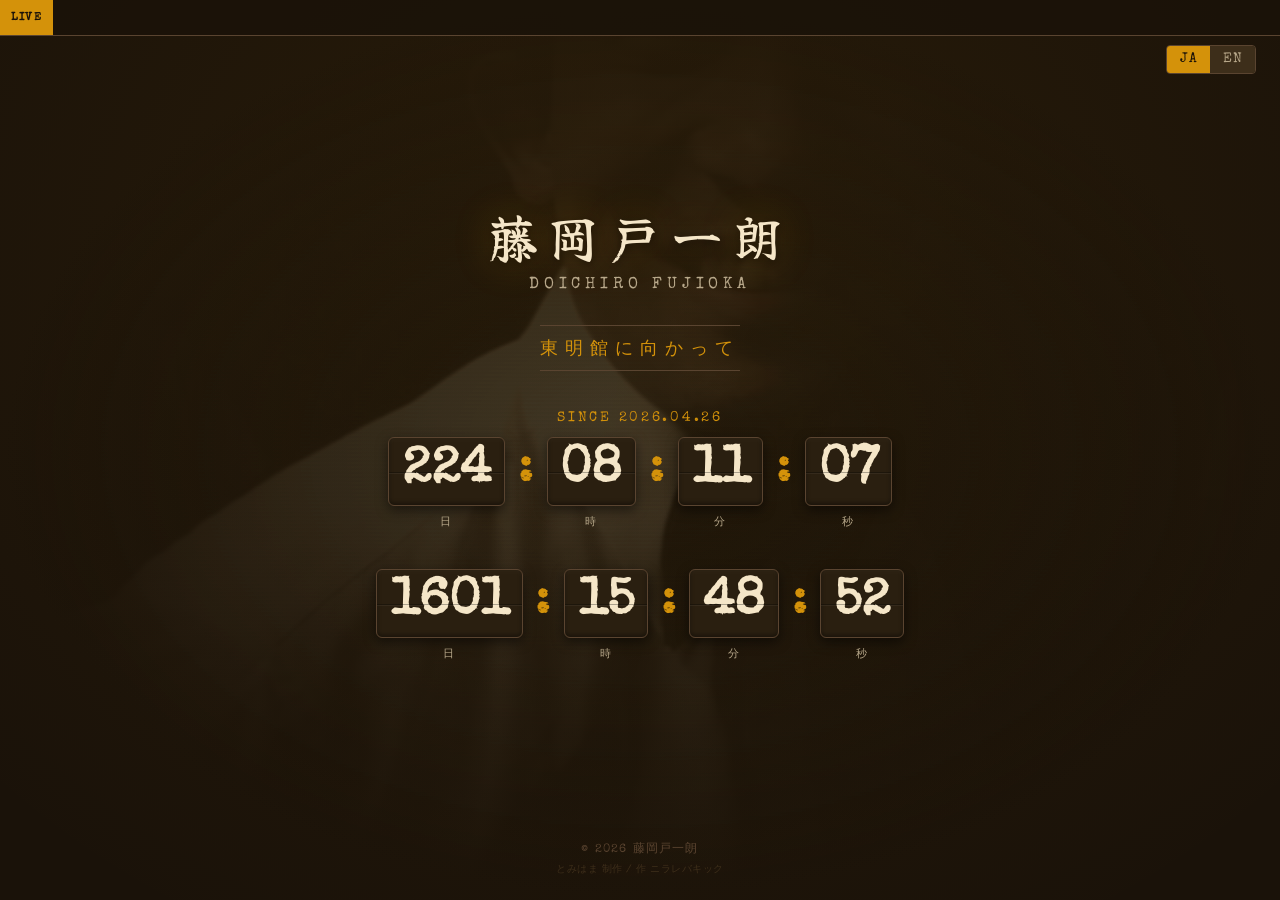
==== fiveyears/index.html @ 9df918c6 "feat: 2026/04/26 サイト切替 — /fiveyears/ 移設 & p-fd26 昇格 - /index.html (旧カウントダウンページ) を /fiveyears/ に移設 - " ====
<!DOCTYPE html>
<html lang="ja">

<head>
    <!-- Google Tag Manager -->
    <script>(function(w,d,s,l,i){w[l]=w[l]||[];w[l].push({'gtm.start':
    new Date().getTime(),event:'gtm.js'});var f=d.getElementsByTagName(s)[0],
    j=d.createElement(s),dl=l!='dataLayer'?'&l='+l:'';j.async=true;j.src=
    'https://www.googletagmanager.com/gtm.js?id='+i+dl;f.parentNode.insertBefore(j,f);
    })(window,document,'script','dataLayer','GTM-W6623DS9');</script>
    <!-- End Google Tag Manager -->
    <meta charset="UTF-8">
    <meta name="viewport" content="width=device-width, initial-scale=1.0">
    <title>藤岡戸一朗 Official Site - Coming Soon</title>
    <meta name="description" content="藤岡戸一朗 オフィシャルサイト。2026年4月26日 正式オープン。">
    <link rel="preconnect" href="https://fonts.googleapis.com">
    <link rel="preconnect" href="https://fonts.gstatic.com" crossorigin>
    <link href="https://fonts.googleapis.com/css2?family=Yuji+Syuku&family=Special+Elite&display=swap" rel="stylesheet">
    <style>
        *,
        *::before,
        *::after {
            margin: 0;
            padding: 0;
            box-sizing: border-box;
        }

        :root {
            --bg-dark: #1a1209;
            --bg-card: #2a1f10;
            --amber: #d4920a;
            --amber-light: #f0b429;
            --amber-glow: rgba(212, 146, 10, 0.3);
            --cream: #f5e6c8;
            --cream-dim: #b8a88a;
            --brown: #3d2e1a;
            --brown-light: #5a4430;
        }

        body {
            font-family: 'Yuji Syuku', serif;
            background-color: var(--bg-dark);
            color: var(--cream);
            min-height: 100vh;
            display: flex;
            flex-direction: column;
            align-items: center;
            justify-content: center;
            overflow: hidden;
            position: relative;
        }

        /* Background slideshow */
        .bg-slideshow {
            position: fixed;
            top: 0;
            left: 0;
            width: 100%;
            height: 100%;
            z-index: 0;
        }

        .bg-slide {
            position: absolute;
            top: 0;
            left: 0;
            width: 100%;
            height: 100%;
            background-size: cover;
            background-position: center;
            opacity: 0;
            transition: opacity 3s ease-in-out;
            filter: sepia(0.5) brightness(0.6) contrast(0.9);
        }

        .bg-slide.active {
            opacity: 0.25;
        }

        /* Retro texture overlay */
        body::before {
            content: '';
            position: fixed;
            top: 0;
            left: 0;
            width: 100%;
            height: 100%;
            background:
                radial-gradient(ellipse at center, transparent 0%, var(--bg-dark) 70%),
                repeating-linear-gradient(0deg,
                    transparent,
                    transparent 2px,
                    rgba(0, 0, 0, 0.03) 2px,
                    rgba(0, 0, 0, 0.03) 4px);
            pointer-events: none;
            z-index: 1;
        }

        /* Warm vignette glow */
        body::after {
            content: '';
            position: fixed;
            top: -50%;
            left: -50%;
            width: 200%;
            height: 200%;
            background: radial-gradient(ellipse at 50% 40%,
                    rgba(212, 146, 10, 0.08) 0%,
                    transparent 50%);
            pointer-events: none;
            z-index: 1;
        }

        .container {
            position: relative;
            z-index: 2;
            text-align: center;
            padding: 2rem;
            width: 100%;
            max-width: 700px;
        }

        /* Live schedule ticker */
        .ticker-bar {
            position: fixed;
            top: 0;
            left: 0;
            right: 0;
            height: 36px;
            background: rgba(26, 18, 9, 0.85);
            border-bottom: 1px solid var(--brown-light);
            z-index: 10;
            overflow: hidden;
            display: flex;
            align-items: center;
        }

        .ticker-label {
            flex-shrink: 0;
            background: var(--amber);
            color: var(--bg-dark);
            font-family: 'Special Elite', cursive;
            font-size: 0.7rem;
            font-weight: 700;
            padding: 0 0.7rem;
            height: 100%;
            display: flex;
            align-items: center;
            letter-spacing: 0.1em;
            white-space: nowrap;
            z-index: 11;
            cursor: pointer;
            position: relative;
            user-select: none;
        }

        /* Schedule popup */
        .schedule-popup {
            display: none;
            position: fixed;
            top: 36px;
            left: 0;
            width: 340px;
            max-width: 90vw;
            max-height: calc(100vh - 50px);
            overflow-y: auto;
            background: rgba(26, 18, 9, 0.97);
            border: 1px solid var(--brown-light);
            border-top: none;
            z-index: 10;
            padding: 0.5rem 0;
            box-shadow: 4px 4px 20px rgba(0, 0, 0, 0.6);
        }

        .schedule-popup.show {
            display: block;
            animation: fadeIn 0.25s ease-out;
        }

        .schedule-popup-item {
            padding: 0.6rem 1rem;
            border-bottom: 1px solid rgba(90, 68, 48, 0.3);
        }

        .schedule-popup-item:last-child {
            border-bottom: none;
        }

        .schedule-popup-item .popup-band {
            font-family: 'Yuji Syuku', serif;
            color: var(--amber);
            font-weight: 700;
            font-size: 0.85rem;
            margin-bottom: 0.2rem;
        }

        .schedule-popup-item .popup-venue {
            font-family: 'Yuji Syuku', serif;
            color: var(--cream);
            font-size: 0.8rem;
        }

        .schedule-popup-item .popup-with {
            font-family: 'Yuji Syuku', serif;
            color: var(--cream-dim);
            font-size: 0.72rem;
            margin-top: 0.1rem;
        }

        .schedule-popup-item .popup-past {
            opacity: 0.4;
        }

        .ticker-track {
            flex: 1;
            overflow: hidden;
            position: relative;
            height: 100%;
        }

        .ticker-content {
            display: flex;
            align-items: center;
            height: 100%;
            position: absolute;
            white-space: nowrap;
            will-change: transform;
            animation: tickerScroll var(--ticker-duration, 60s) linear infinite;
        }

        .ticker-item {
            font-family: 'Yuji Syuku', serif;
            font-size: 0.85rem;
            color: var(--cream);
            padding: 0 2rem;
            white-space: nowrap;
        }

        .ticker-item .venue {
            color: var(--amber-light);
        }

        .ticker-item .band {
            color: var(--amber);
            font-weight: 700;
        }

        .ticker-item .with {
            color: var(--cream-dim);
            font-size: 0.75rem;
        }

        .ticker-sep {
            color: var(--brown-light);
            padding: 0 0.5rem;
            font-size: 0.7rem;
        }

        @keyframes tickerScroll {
            0% {
                transform: translateX(0);
            }

            100% {
                transform: translateX(-50%);
            }
        }

        /* Language toggle */
        .lang-toggle {
            position: fixed;
            top: 2.8rem;
            right: 1.5rem;
            z-index: 10;
            display: flex;
            gap: 0;
            border: 1px solid var(--brown-light);
            border-radius: 4px;
            overflow: hidden;
        }

        .lang-btn {
            background: var(--brown);
            color: var(--cream-dim);
            border: none;
            padding: 0.4rem 0.8rem;
            font-family: 'Special Elite', cursive;
            font-size: 0.85rem;
            cursor: pointer;
            transition: all 0.3s ease;
            letter-spacing: 0.05em;
        }

        .lang-btn:hover {
            background: var(--brown-light);
        }

        .lang-btn.active {
            background: var(--amber);
            color: var(--bg-dark);
        }

        /* Artist name */
        .artist-name {
            font-family: 'Yuji Syuku', serif;
            font-size: 3.2rem;
            font-weight: 400;
            color: var(--cream);
            letter-spacing: 0.2em;
            margin-bottom: 0.3rem;
            text-shadow: 0 0 40px var(--amber-glow), 0 2px 8px rgba(0, 0, 0, 0.5);
            animation: fadeInDown 1s ease-out;
        }

        .artist-name-en {
            font-family: 'Special Elite', cursive;
            font-size: 1rem;
            color: var(--cream-dim);
            letter-spacing: 0.3em;
            text-transform: uppercase;
            margin-bottom: 2rem;
            animation: fadeInDown 1s ease-out 0.2s both;
        }

        /* Coming soon label */
        .coming-soon {
            display: inline-block;
            font-family: 'Special Elite', cursive;
            font-size: 1.1rem;
            color: var(--amber);
            letter-spacing: 0.4em;
            text-transform: uppercase;
            border-top: 1px solid var(--brown-light);
            border-bottom: 1px solid var(--brown-light);
            padding: 0.6rem 0;
            margin-bottom: 2.5rem;
            animation: fadeIn 1s ease-out 0.4s both;
        }

        /* Countdown */
        .countdown {
            display: flex;
            justify-content: center;
            gap: 0.8rem;
            margin-bottom: 2.5rem;
            animation: fadeInUp 1s ease-out 0.6s both;
        }

        .countdown-item {
            display: flex;
            flex-direction: column;
            align-items: center;
        }

        .countdown-value {
            font-family: 'Special Elite', cursive;
            font-size: 3.2rem;
            font-weight: 700;
            color: var(--cream);
            background: var(--bg-card);
            border: 1px solid var(--brown-light);
            border-radius: 6px;
            padding: 0.5rem 0.8rem;
            min-width: 80px;
            text-align: center;
            box-shadow:
                inset 0 -2px 4px rgba(0, 0, 0, 0.4),
                inset 0 2px 4px rgba(255, 255, 255, 0.03),
                0 4px 12px rgba(0, 0, 0, 0.5);
            position: relative;
            overflow: hidden;
        }

        /* Flip card center line */
        .countdown-value::after {
            content: '';
            position: absolute;
            left: 0;
            right: 0;
            top: 50%;
            height: 1px;
            background: rgba(0, 0, 0, 0.3);
            box-shadow: 0 1px 0 rgba(255, 255, 255, 0.05);
        }

        .countdown-label {
            font-size: 0.7rem;
            color: var(--cream-dim);
            letter-spacing: 0.15em;
            text-transform: uppercase;
            margin-top: 0.5rem;
            font-family: 'Special Elite', cursive;
        }

        .countdown-separator {
            font-family: 'Special Elite', cursive;
            font-size: 3rem;
            color: var(--amber);
            align-self: flex-start;
            padding-top: 0.6rem;
            animation: blink 1s step-end infinite;
        }

        /* Release date */
        .release-date {
            font-size: 0.9rem;
            color: var(--cream-dim);
            letter-spacing: 0.1em;
            animation: fadeInUp 1s ease-out 0.8s both;
        }

        .release-date span {
            color: var(--amber-light);
        }

        /* Footer */
        footer {
            position: fixed;
            bottom: 1.5rem;
            left: 0;
            right: 0;
            text-align: center;
            z-index: 2;
        }

        footer p {
            font-family: 'Special Elite', cursive;
            font-size: 0.75rem;
            color: var(--brown-light);
            letter-spacing: 0.1em;
        }

        footer .credit {
            margin-top: 0.3rem;
            font-size: 0.65rem;
            color: var(--brown);
            letter-spacing: 0.05em;
        }

        /* Animations */
        @keyframes fadeIn {
            from {
                opacity: 0;
            }

            to {
                opacity: 1;
            }
        }

        @keyframes fadeInDown {
            from {
                opacity: 0;
                transform: translateY(-20px);
            }

            to {
                opacity: 1;
                transform: translateY(0);
            }
        }

        @keyframes fadeInUp {
            from {
                opacity: 0;
                transform: translateY(20px);
            }

            to {
                opacity: 1;
                transform: translateY(0);
            }
        }

        @keyframes blink {

            0%,
            100% {
                opacity: 1;
            }

            50% {
                opacity: 0.3;
            }
        }

        /* Responsive */
        @media (max-width: 600px) {
            .artist-name {
                font-size: 2.2rem;
                letter-spacing: 0.12em;
            }

            .artist-name-en {
                font-size: 0.8rem;
            }

            .countdown {
                gap: 0.4rem;
            }

            .countdown-value {
                font-size: 2rem;
                min-width: 55px;
                padding: 0.4rem 0.5rem;
            }

            .countdown-separator {
                font-size: 2rem;
                padding-top: 0.4rem;
            }

            .countdown-label {
                font-size: 0.6rem;
            }

            .coming-soon {
                font-size: 0.9rem;
                letter-spacing: 0.3em;
            }
        }
        /* Count-up mode */
        .countdown-direction-label {
            font-family: 'Special Elite', cursive;
            font-size: 0.85rem;
            color: var(--amber);
            letter-spacing: 0.2em;
            text-transform: uppercase;
            margin-bottom: 0.8rem;
            animation: fadeIn 1s ease-out 0.5s both;
        }

        /* Five-year countdown */
        .fiveyear-countdown {
            margin-top: 2rem;
            animation: fadeInUp 1s ease-out 1.1s both;
        }

        .toumeikan-cta {
            margin-top: 1.5rem;
            animation: fadeIn 0.8s ease-out both;
        }

        .btn-toumeikan {
            display: inline-block;
            font-family: 'Special Elite', cursive;
            font-size: 1rem;
            color: var(--amber);
            background: transparent;
            border: 1px solid var(--amber);
            padding: 0.8rem 2rem;
            letter-spacing: 0.3em;
            text-transform: uppercase;
            text-decoration: none;
            transition: background 0.3s ease, color 0.3s ease;
        }

        .btn-toumeikan:hover {
            background: var(--amber);
            color: var(--bg-card);
        }
    </style>
</head>

<body>
    <!-- Google Tag Manager (noscript) -->
    <noscript><iframe src="https://www.googletagmanager.com/ns.html?id=GTM-W6623DS9"
    height="0" width="0" style="display:none;visibility:hidden"></iframe></noscript>
    <!-- End Google Tag Manager (noscript) -->

    <!-- Live Schedule Ticker -->
    <div class="ticker-bar">
        <div class="ticker-label" id="tickerLabel">LIVE</div>
        <div class="ticker-track">
            <div class="ticker-content" id="tickerContent"></div>
        </div>
    </div>
    <div class="schedule-popup" id="schedulePopup"></div>

    <!-- Background Slideshow -->
    <div class="bg-slideshow" id="slideshow"></div>

    <!-- Language Toggle -->
    <div class="lang-toggle">
        <button class="lang-btn active" data-lang="ja" onclick="setLang('ja')">JA</button>
        <button class="lang-btn" data-lang="en" onclick="setLang('en')">EN</button>
    </div>

    <div class="container">
        <!-- Artist Name -->
        <h1 class="artist-name" data-ja="藤岡戸一朗" data-en="Doichiro Fujioka">藤岡戸一朗</h1>
        <p class="artist-name-en" data-ja="Doichiro Fujioka" data-en="Official Website">Doichiro Fujioka</p>

        <!-- Coming Soon -->
        <p class="coming-soon" data-ja="東明館に向かって" data-en="Heading to Toumeikan">東明館に向かって</p>

        <!-- Countdown Direction Label -->
        <p class="countdown-direction-label" id="countdownDirectionLabel"></p>

        <!-- Countdown Timer -->
        <div class="countdown">
            <div class="countdown-item">
                <div class="countdown-value" id="days">00</div>
                <div class="countdown-label" data-ja="日" data-en="DAYS">日</div>
            </div>
            <div class="countdown-separator">:</div>
            <div class="countdown-item">
                <div class="countdown-value" id="hours">00</div>
                <div class="countdown-label" data-ja="時" data-en="HOURS">時</div>
            </div>
            <div class="countdown-separator">:</div>
            <div class="countdown-item">
                <div class="countdown-value" id="minutes">00</div>
                <div class="countdown-label" data-ja="分" data-en="MINUTES">分</div>
            </div>
            <div class="countdown-separator">:</div>
            <div class="countdown-item">
                <div class="countdown-value" id="seconds">00</div>
                <div class="countdown-label" data-ja="秒" data-en="SECONDS">秒</div>
            </div>
        </div>

        <!-- Five-year countdown to Toumeikan -->
        <div class="countdown fiveyear-countdown" id="fiveyearCountdown">
            <div class="countdown-item">
                <div class="countdown-value" id="fyDays">00</div>
                <div class="countdown-label" data-ja="日" data-en="DAYS">日</div>
            </div>
            <div class="countdown-separator">:</div>
            <div class="countdown-item">
                <div class="countdown-value" id="fyHours">00</div>
                <div class="countdown-label" data-ja="時" data-en="HOURS">時</div>
            </div>
            <div class="countdown-separator">:</div>
            <div class="countdown-item">
                <div class="countdown-value" id="fyMinutes">00</div>
                <div class="countdown-label" data-ja="分" data-en="MINUTES">分</div>
            </div>
            <div class="countdown-separator">:</div>
            <div class="countdown-item">
                <div class="countdown-value" id="fySeconds">00</div>
                <div class="countdown-label" data-ja="秒" data-en="SECONDS">秒</div>
            </div>
        </div>
        <div class="toumeikan-cta" id="toumeikanCta" hidden>
            <a href="https://toumeikan.mansyu.co.jp" class="btn-toumeikan" target="_blank" rel="noopener"
                data-ja="東明館へ" data-en="Enter Toumeikan">東明館へ</a>
        </div>
    </div>

    <!-- Footer -->
    <footer>
        <p data-ja="&copy; 2026 藤岡戸一朗" data-en="&copy; 2026 Doichiro Fujioka">&copy; 2026 藤岡戸一朗</p>
        <p class="credit" data-ja="とみはま 制作 / 作 ニラレバキック" data-en="Produced by tomihama / Created by niraleverkick">とみはま
            制作 / 作 ニラレバキック</p>
    </footer>

    <!-- Base64 images loaded from separate file (not stored as image files in repo) -->
    <script src="images.js"></script>
    <!-- Image display config -->
    <script src="image_config.js"></script>
    <script>
        // Target date: April 26, 2026 00:00:00 JST (UTC+9)
        const TARGET_DATE = new Date('2026-04-26T00:00:00+09:00').getTime();
        const FIVE_YEAR_TARGET = new Date('2031-04-26T00:00:00+09:00').getTime();
        const TEST_FIVE_YEAR = new URLSearchParams(location.search).has('test5y');

        let currentLang = 'ja';
        let currentSlide = 0;
        let allSchedule = []; // loaded from schedule.json

        // Pick localized field with JA fallback
        function localized(item, key) {
            if (currentLang === 'en' && item[key + '_en']) return item[key + '_en'];
            return item[key] || '';
        }

        // --- Load Schedule from JSON ---
        async function loadSchedule() {
            try {
                const res = await fetch('/schedule.json?v=2', { cache: 'no-store' });
                allSchedule = await res.json();
            } catch (e) {
                console.warn('Failed to load schedule.json, using empty schedule', e);
                allSchedule = [];
            }
            initTicker(allSchedule);
            buildSchedulePopup(allSchedule);
        }

        // --- Ticker ---
        function initTicker(schedule) {
            const today = new Date();
            today.setHours(0, 0, 0, 0);

            // Filter out past events
            const upcoming = schedule.filter(item => {
                const eventDate = new Date(item.date + 'T23:59:59+09:00');
                return eventDate >= today;
            });

            if (upcoming.length === 0) return;

            const container = document.getElementById('tickerContent');

            // Build items twice for seamless loop
            function buildItems() {
                let html = '';
                upcoming.forEach((item, i) => {
                    const band = localized(item, 'band');
                    const text = localized(item, 'text');
                    const withText = localized(item, 'with');
                    const note = localized(item, 'note');
                    html += '<span class="ticker-item">';
                    html += '<span class="band">' + band + '</span> ';
                    html += '<span class="venue">' + text + '</span>';
                    if (withText) html += ' <span class="with">' + withText + '</span>';
                    if (note) html += ' <span class="with">' + note + '</span>';
                    html += '</span>';
                    if (i < upcoming.length - 1) html += '<span class="ticker-sep">◆</span>';
                });
                return html;
            }

            const itemsHtml = buildItems();
            container.innerHTML = itemsHtml + '<span class="ticker-sep">◆</span>' + itemsHtml + '<span class="ticker-sep">◆</span>';

            // Adjust speed based on content width
            requestAnimationFrame(() => {
                const contentWidth = container.scrollWidth / 2;
                const speed = 60; // pixels per second
                const duration = contentWidth / speed;
                container.style.setProperty('--ticker-duration', duration + 's');
            });
        }

        // --- Schedule Popup ---
        function buildSchedulePopup(schedule) {
            const popup = document.getElementById('schedulePopup');
            const today = new Date();
            today.setHours(0, 0, 0, 0);

            // Filter out past events (same as ticker)
            const upcoming = schedule.filter(item => {
                const eventDate = new Date(item.date + 'T23:59:59+09:00');
                return eventDate >= today;
            });

            let html = '';
            upcoming.forEach(item => {
                const band = localized(item, 'band');
                const text = localized(item, 'text');
                const withText = localized(item, 'with');
                const note = localized(item, 'note');
                html += '<div class="schedule-popup-item">';
                html += '<div class="popup-band">' + band + '</div>';
                html += '<div class="popup-venue">' + text + '</div>';
                if (withText) html += '<div class="popup-with">' + withText + '</div>';
                if (note) html += '<div class="popup-with">' + note + '</div>';
                html += '</div>';
            });
            popup.innerHTML = html;
        }

        // --- Popup: Mobile tap toggle / PC hover ---
        (function () {
            const label = document.getElementById('tickerLabel');
            const popup = document.getElementById('schedulePopup');
            let isTouchDevice = false;

            label.addEventListener('touchstart', function (e) {
                isTouchDevice = true;
                e.preventDefault();
                popup.classList.toggle('show');
            }, { passive: false });

            label.addEventListener('mouseenter', function () {
                if (!isTouchDevice) popup.classList.add('show');
            });

            label.addEventListener('mouseleave', function () {
                if (!isTouchDevice) popup.classList.remove('show');
            });

            popup.addEventListener('mouseenter', function () {
                if (!isTouchDevice) popup.classList.add('show');
            });

            popup.addEventListener('mouseleave', function () {
                if (!isTouchDevice) popup.classList.remove('show');
            });

            // Close popup when tapping outside on mobile
            document.addEventListener('touchstart', function (e) {
                if (!label.contains(e.target) && !popup.contains(e.target)) {
                    popup.classList.remove('show');
                }
            });
        })();

        // --- Count-up since 2026.04.26 ---
        function updateCountdown() {
            const elapsed = Math.max(0, Date.now() - TARGET_DATE);
            const days = Math.floor(elapsed / (1000 * 60 * 60 * 24));
            const hours = Math.floor((elapsed % (1000 * 60 * 60 * 24)) / (1000 * 60 * 60));
            const minutes = Math.floor((elapsed % (1000 * 60 * 60)) / (1000 * 60));
            const seconds = Math.floor((elapsed % (1000 * 60)) / 1000);

            document.getElementById('days').textContent = String(days).padStart(2, '0');
            document.getElementById('hours').textContent = String(hours).padStart(2, '0');
            document.getElementById('minutes').textContent = String(minutes).padStart(2, '0');
            document.getElementById('seconds').textContent = String(seconds).padStart(2, '0');

            const dirLabel = document.getElementById('countdownDirectionLabel');
            if (dirLabel && !dirLabel.textContent) {
                dirLabel.textContent = 'SINCE 2026.04.26';
            }
        }

        // --- 5-year countdown to Toumeikan ---
        let fiveYearReached = false;

        function updateFiveYearCountdown() {
            const diff = TEST_FIVE_YEAR ? 0 : (FIVE_YEAR_TARGET - Date.now());
            const cta = document.getElementById('toumeikanCta');

            if (diff <= 0) {
                document.getElementById('fyDays').textContent = '00';
                document.getElementById('fyHours').textContent = '00';
                document.getElementById('fyMinutes').textContent = '00';
                document.getElementById('fySeconds').textContent = '00';
                if (cta && !fiveYearReached) {
                    cta.hidden = false;
                    fiveYearReached = true;
                }
                return true; // reached
            }

            const days = Math.floor(diff / (1000 * 60 * 60 * 24));
            const hours = Math.floor((diff % (1000 * 60 * 60 * 24)) / (1000 * 60 * 60));
            const minutes = Math.floor((diff % (1000 * 60 * 60)) / (1000 * 60));
            const seconds = Math.floor((diff % (1000 * 60)) / 1000);

            document.getElementById('fyDays').textContent = String(days).padStart(2, '0');
            document.getElementById('fyHours').textContent = String(hours).padStart(2, '0');
            document.getElementById('fyMinutes').textContent = String(minutes).padStart(2, '0');
            document.getElementById('fySeconds').textContent = String(seconds).padStart(2, '0');
            return false;
        }

        // --- Language ---
        function setLang(lang) {
            currentLang = lang;
            document.querySelectorAll('.lang-btn').forEach(btn => {
                btn.classList.toggle('active', btn.dataset.lang === lang);
            });
            document.documentElement.lang = lang;
            document.querySelectorAll('[data-ja][data-en]').forEach(el => {
                const text = el.getAttribute('data-' + lang);
                if (text) el.innerHTML = text;
            });
            // Rebuild ticker/popup so schedule text follows the language
            if (allSchedule.length) {
                initTicker(allSchedule);
                buildSchedulePopup(allSchedule);
            }
        }

        // --- Background Slideshow ---
        function initSlideshow() {
            if (typeof BG_IMAGES === 'undefined' || BG_IMAGES.length === 0) return;

            const container = document.getElementById('slideshow');

            // Use image_config.js to filter which images to display
            const indices = (typeof DISPLAY_IMAGE_INDICES !== 'undefined' && Array.isArray(DISPLAY_IMAGE_INDICES))
                ? DISPLAY_IMAGE_INDICES
                : BG_IMAGES.map((_, i) => i); // fallback: show all

            const filteredImages = indices
                .filter(i => i >= 0 && i < BG_IMAGES.length)
                .map(i => BG_IMAGES[i]);

            if (filteredImages.length === 0) return;

            filteredImages.forEach((src, i) => {
                const div = document.createElement('div');
                div.className = 'bg-slide' + (i === 0 ? ' active' : '');
                div.style.backgroundImage = 'url(' + src + ')';
                container.appendChild(div);
            });

            if (filteredImages.length > 1) {
                setInterval(() => {
                    const slides = document.querySelectorAll('.bg-slide');
                    slides[currentSlide].classList.remove('active');
                    currentSlide = (currentSlide + 1) % slides.length;
                    slides[currentSlide].classList.add('active');
                }, 8000);
            }
        }

        // Start
        updateCountdown();
        updateFiveYearCountdown();
        setInterval(() => {
            updateCountdown();
            updateFiveYearCountdown();
        }, 1000);
        initSlideshow();
        loadSchedule();
    </script>
</body>

</html>
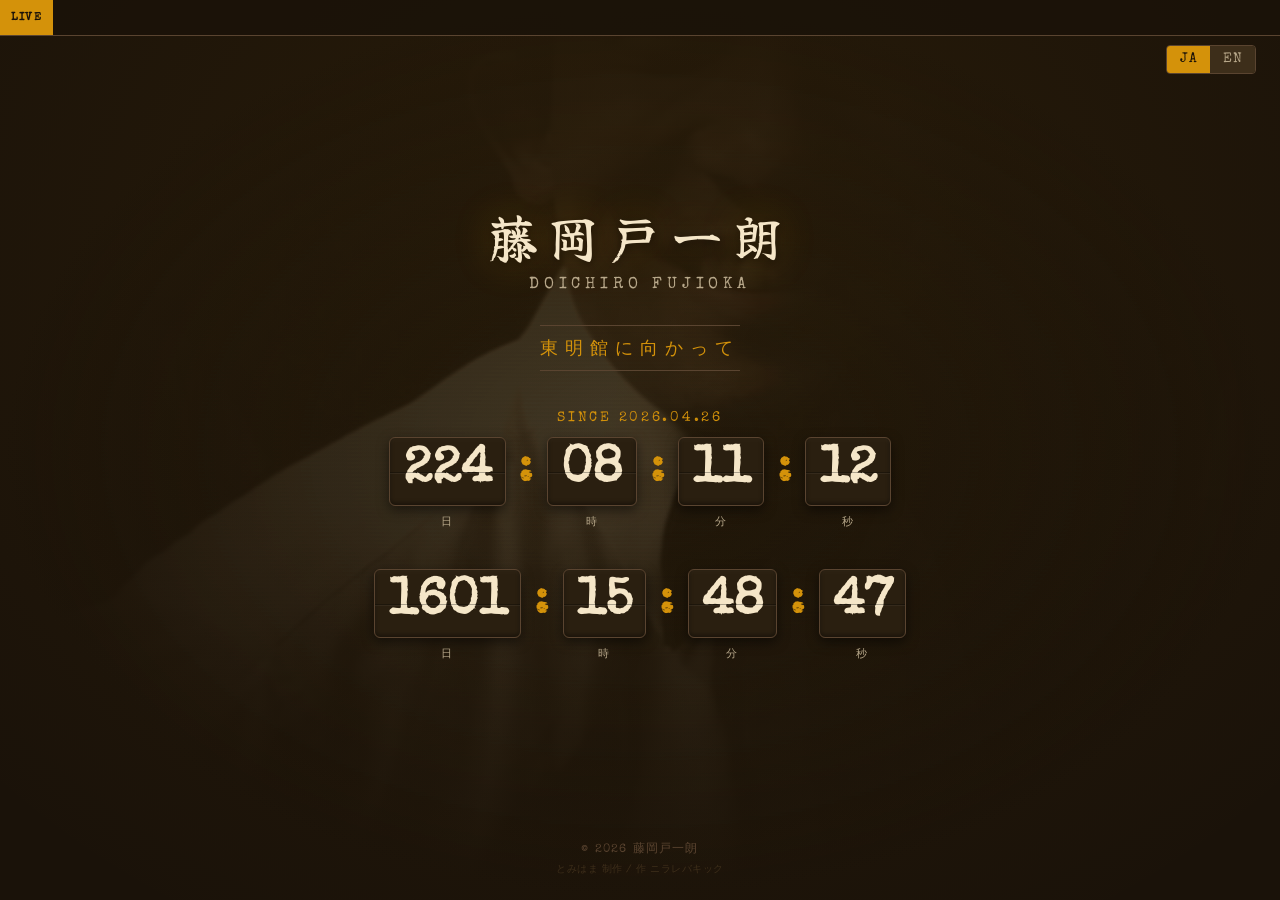
==== commit 69333aad: "fix: fiveyears の meta description を「藤岡戸一朗 5年後...」に変更 Co-Authored-By: Claude Sonnet 4.6 <noreply@anth" ====
--- a/fiveyears/index.html
+++ b/fiveyears/index.html
@@ -12,7 +12,7 @@
     <meta charset="UTF-8">
     <meta name="viewport" content="width=device-width, initial-scale=1.0">
     <title>藤岡戸一朗 Official Site - Coming Soon</title>
-    <meta name="description" content="藤岡戸一朗 オフィシャルサイト。2026年4月26日 正式オープン。">
+    <meta name="description" content="藤岡戸一朗 5年後...">
     <link rel="preconnect" href="https://fonts.googleapis.com">
     <link rel="preconnect" href="https://fonts.gstatic.com" crossorigin>
     <link href="https://fonts.googleapis.com/css2?family=Yuji+Syuku&family=Special+Elite&display=swap" rel="stylesheet">
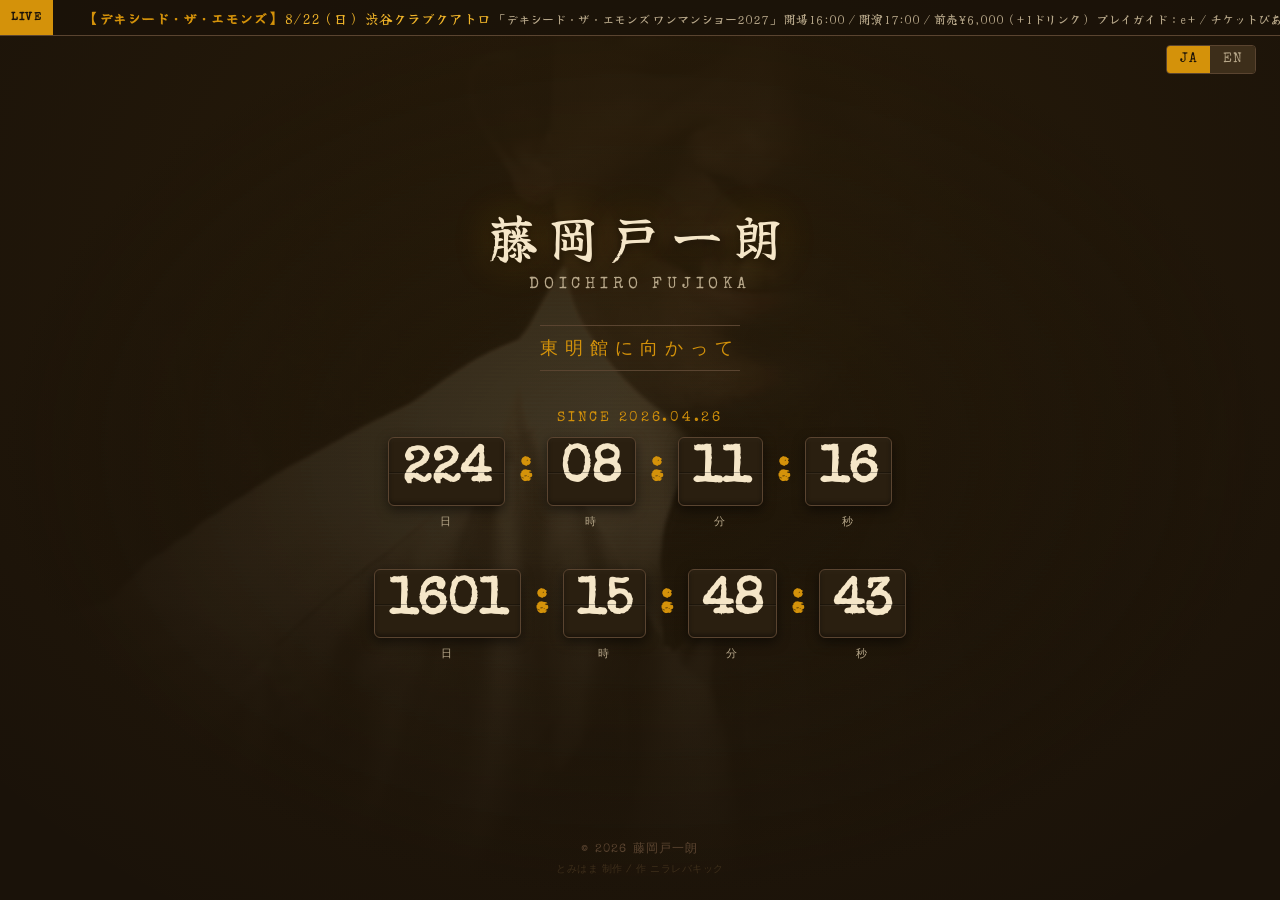
==== commit c9efe2b2: "feat: schedule.json に予約リンク（reserve_url）を追加し LIVE INFO でリンク表示 会場URL（url）とは別に予約先を持てるようにした。reserve_url " ====
--- a/fiveyears/index.html
+++ b/fiveyears/index.html
@@ -678,7 +678,7 @@
         // --- Load Schedule from JSON ---
         async function loadSchedule() {
             try {
-                const res = await fetch('/schedule.json?v=2', { cache: 'no-store' });
+                const res = await fetch('/schedule.json?v=3', { cache: 'no-store' });
                 allSchedule = await res.json();
             } catch (e) {
                 console.warn('Failed to load schedule.json, using empty schedule', e);
